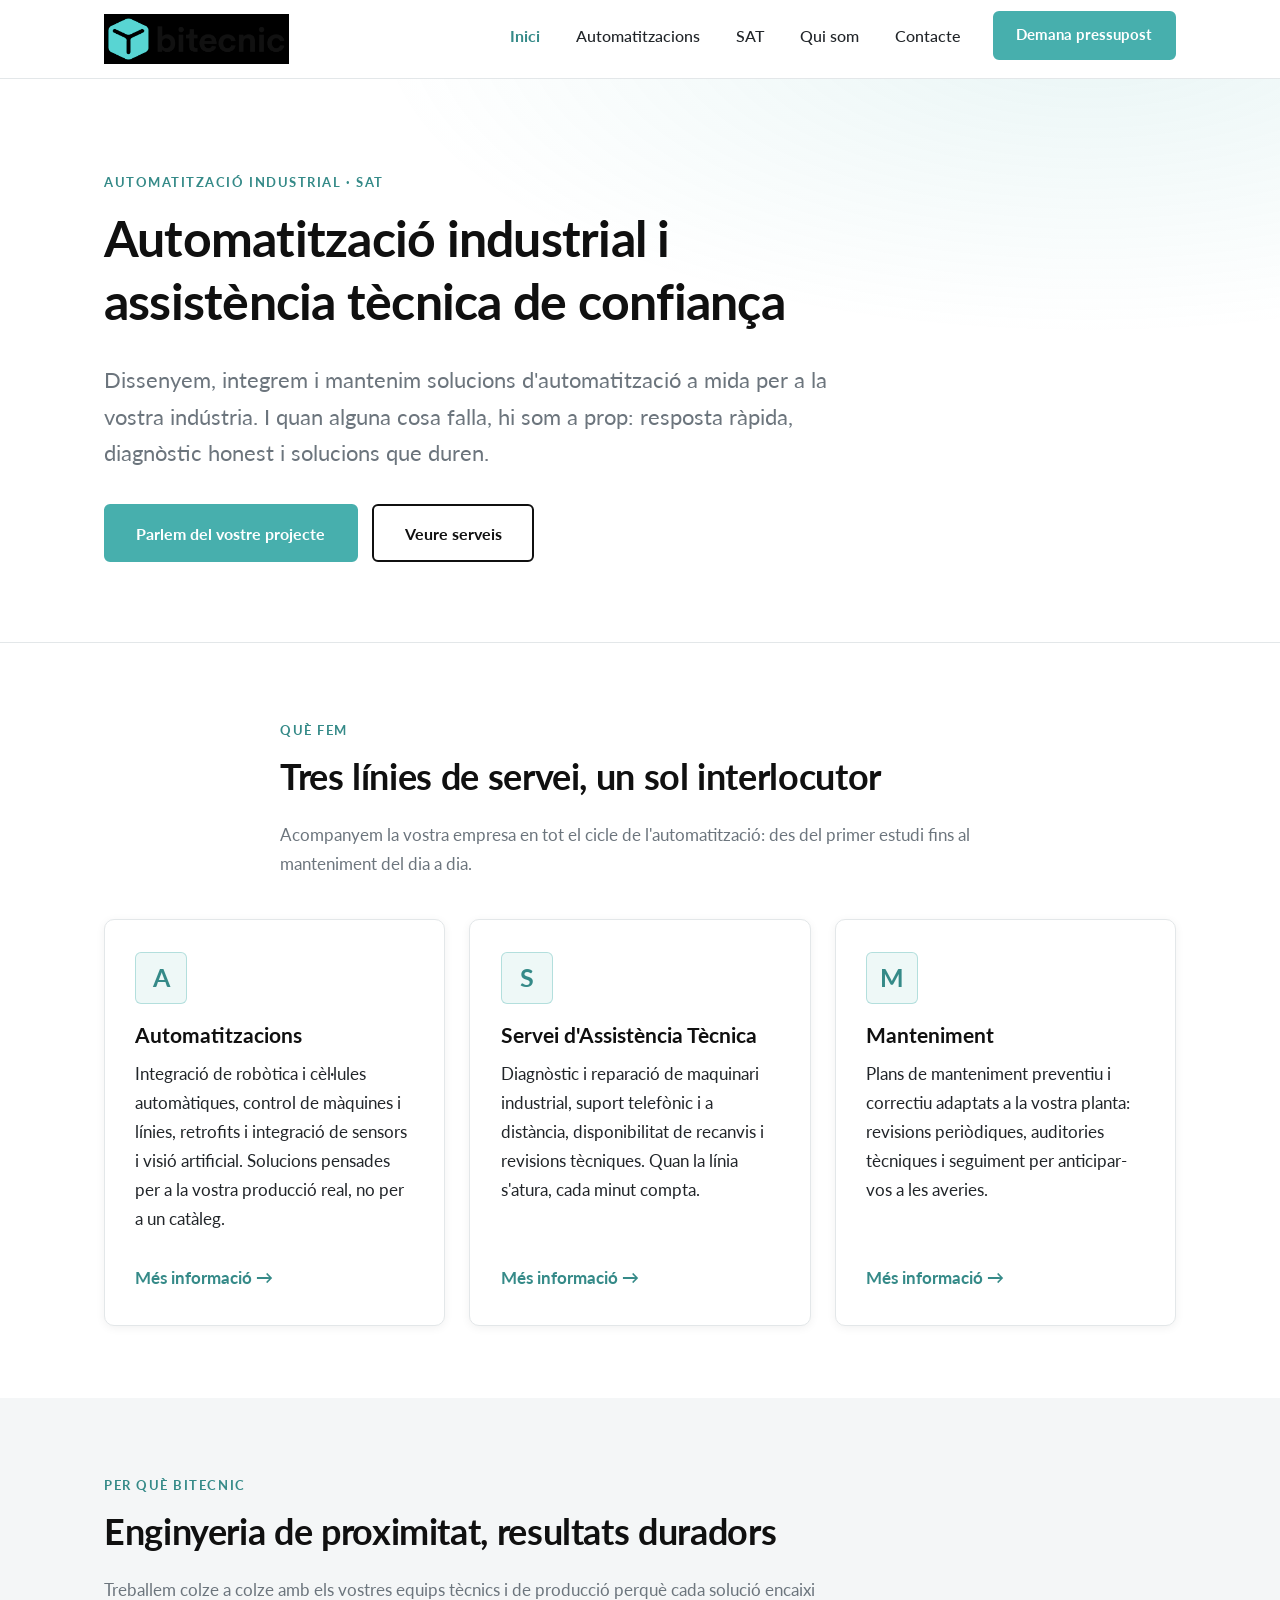
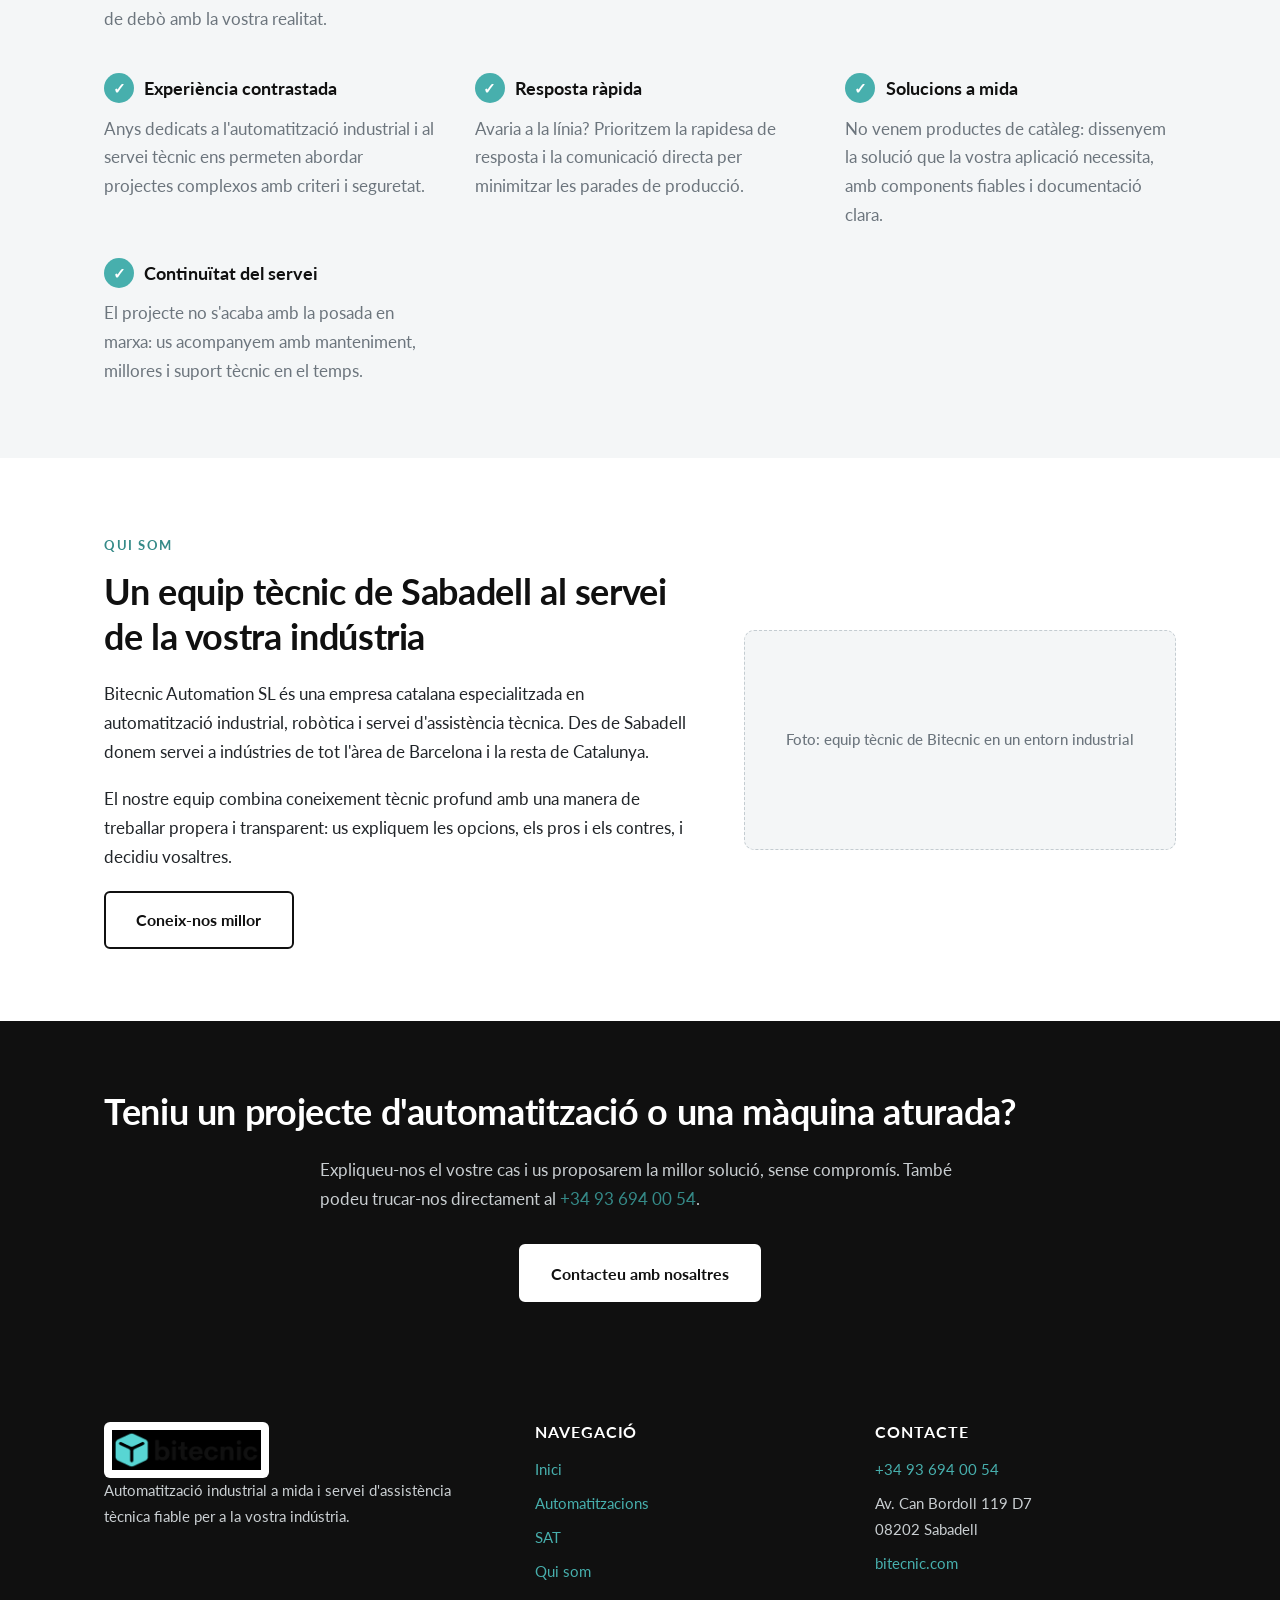
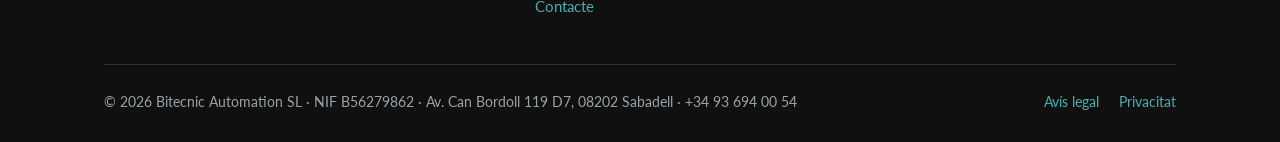
==== index.html @ f1d7048e "web corporativa Bitecnic: Automatitzacions i SAT (v1)" ====
<!DOCTYPE html>
<html lang="ca">
<head>
  <meta charset="utf-8">
  <meta name="viewport" content="width=device-width, initial-scale=1">
  <title>Bitecnic Automation SL — Automatització industrial i assistència tècnica</title>
  <meta name="description" content="Bitecnic Automation SL, empresa de Sabadell especialitzada en automatització industrial a mida i servei d'assistència tècnica (SAT) per a maquinari i línies de producció.">
  <link rel="icon" type="image/svg+xml" href="assets/logo.svg">
  <link rel="preconnect" href="https://fonts.googleapis.com">
  <link rel="preconnect" href="https://fonts.gstatic.com" crossorigin>
  <link href="https://fonts.googleapis.com/css2?family=Lato:wght@300;400;500;700&display=swap" rel="stylesheet">
  <link rel="stylesheet" href="styles.css">
</head>
<body>
  <a class="saltar" href="#contingut">Salta al contingut principal</a>

  <header class="capcalera">
    <div class="contenidor capcalera__interior">
      <a class="logo" href="index.html">
        <img src="assets/logo_web.png" alt="Bitecnic Automation SL — inici" width="1279" height="341">
      </a>
      <button class="nav__alternador" type="button" aria-expanded="false" aria-controls="menu-principal">
        <span></span><span></span><span></span>
        <span class="sr-only">Obre el menú de navegació</span>
      </button>
      <nav class="nav" id="menu-principal" aria-label="Menú principal">
        <ul class="nav__llista">
          <li><a class="nav__enllac" href="index.html" aria-current="page">Inici</a></li>
          <li><a class="nav__enllac" href="automatitzacions.html">Automatitzacions</a></li>
          <li><a class="nav__enllac" href="sat.html">SAT</a></li>
          <li><a class="nav__enllac" href="nosaltres.html">Qui som</a></li>
          <li><a class="nav__enllac" href="contacte.html">Contacte</a></li>
          <li><a class="boto nav__cta" href="contacte.html">Demana pressupost</a></li>
        </ul>
      </nav>
    </div>
  </header>

  <main id="contingut">
    <!-- Hero -->
    <section class="hero">
      <div class="contenidor">
        <div class="hero__contingut">
          <span class="etiqueta">Automatització industrial · SAT</span>
          <h1>Automatització industrial i assistència tècnica de confiança</h1>
          <p class="hero__subtitol">Dissenyem, integrem i mantenim solucions d'automatització a mida per a la vostra indústria. I quan alguna cosa falla, hi som a prop: resposta ràpida, diagnòstic honest i solucions que duren.</p>
          <div class="hero__accions">
            <a class="boto" href="contacte.html">Parlem del vostre projecte</a>
            <a class="boto boto--secundari" href="automatitzacions.html">Veure serveis</a>
          </div>
        </div>
      </div>
    </section>

    <!-- Serveis -->
    <section class="seccio" aria-labelledby="titol-serveis">
      <div class="contenidor">
        <div class="intro intro--centre text-centre">
          <span class="etiqueta">Què fem</span>
          <h2 id="titol-serveis">Tres línies de servei, un sol interlocutor</h2>
          <p>Acompanyem la vostra empresa en tot el cicle de l'automatització: des del primer estudi fins al manteniment del dia a dia.</p>
        </div>
        <div class="guarnicio">
          <article class="targeta">
            <div class="targeta__icona" aria-hidden="true">A</div>
            <h3>Automatitzacions</h3>
            <p>Integració de robòtica i cèl·lules automàtiques, control de màquines i línies, retrofits i integració de sensors i visió artificial. Solucions pensades per a la vostra producció real, no per a un catàleg.</p>
            <a class="targeta__enllac" href="automatitzacions.html">Més informació</a>
          </article>
          <article class="targeta">
            <div class="targeta__icona" aria-hidden="true">S</div>
            <h3>Servei d'Assistència Tècnica</h3>
            <p>Diagnòstic i reparació de maquinari industrial, suport telefònic i a distància, disponibilitat de recanvis i revisions tècniques. Quan la línia s'atura, cada minut compta.</p>
            <a class="targeta__enllac" href="sat.html">Més informació</a>
          </article>
          <article class="targeta">
            <div class="targeta__icona" aria-hidden="true">M</div>
            <h3>Manteniment</h3>
            <p>Plans de manteniment preventiu i correctiu adaptats a la vostra planta: revisions periòdiques, auditories tècniques i seguiment per anticipar-vos a les averies.</p>
            <a class="targeta__enllac" href="sat.html#manteniment">Més informació</a>
          </article>
        </div>
      </div>
    </section>

    <!-- Avantatges -->
    <section class="seccio seccio--gris" aria-labelledby="titol-avantatges">
      <div class="contenidor">
        <div class="intro">
          <span class="etiqueta">Per què Bitecnic</span>
          <h2 id="titol-avantatges">Enginyeria de proximitat, resultats duradors</h2>
          <p>Treballem colze a colze amb els vostres equips tècnics i de producció perquè cada solució encaixi de debò amb la vostra realitat.</p>
        </div>
        <div class="llista-avantatges">
          <div class="avantatge">
            <h3><span class="avantatge__marca" aria-hidden="true">✓</span>Experiència contrastada</h3>
            <p>Anys dedicats a l'automatització industrial i al servei tècnic ens permeten abordar projectes complexos amb criteri i seguretat.</p>
          </div>
          <div class="avantatge">
            <h3><span class="avantatge__marca" aria-hidden="true">✓</span>Resposta ràpida</h3>
            <p>Avaria a la línia? Prioritzem la rapidesa de resposta i la comunicació directa per minimitzar les parades de producció.</p>
          </div>
          <div class="avantatge">
            <h3><span class="avantatge__marca" aria-hidden="true">✓</span>Solucions a mida</h3>
            <p>No venem productes de catàleg: dissenyem la solució que la vostra aplicació necessita, amb components fiables i documentació clara.</p>
          </div>
          <div class="avantatge">
            <h3><span class="avantatge__marca" aria-hidden="true">✓</span>Continuïtat del servei</h3>
            <p>El projecte no s'acaba amb la posada en marxa: us acompanyem amb manteniment, millores i suport tècnic en el temps.</p>
          </div>
        </div>
      </div>
    </section>

    <!-- Qui som (resum) -->
    <section class="seccio" aria-labelledby="titol-qui-som">
      <div class="contenidor">
        <div class="dues-columnes">
          <div>
            <span class="etiqueta">Qui som</span>
            <h2 id="titol-qui-som">Un equip tècnic de Sabadell al servei de la vostra indústria</h2>
            <p>Bitecnic Automation SL és una empresa catalana especialitzada en automatització industrial, robòtica i servei d'assistència tècnica. Des de Sabadell donem servei a indústries de tot l'àrea de Barcelona i la resta de Catalunya.</p>
            <p>El nostre equip combina coneixement tècnic profund amb una manera de treballar propera i transparent: us expliquem les opcions, els pros i els contres, i decidiu vosaltres.</p>
            <a class="boto boto--secundari" href="nosaltres.html">Coneix-nos millor</a>
          </div>
          <!-- TODO foto -->
          <div class="foto-placeholder foto-placeholder--petit">
            Foto: equip tècnic de Bitecnic en un entorn industrial
          </div>
        </div>
      </div>
    </section>

    <!-- CTA final -->
    <section class="cta-final text-centre" aria-labelledby="titol-cta">
      <div class="contenidor">
        <h2 id="titol-cta">Teniu un projecte d'automatització o una màquina aturada?</h2>
        <p>Expliqueu-nos el vostre cas i us proposarem la millor solució, sense compromís. També podeu trucar-nos directament al <a href="tel:+34936940054">+34 93 694 00 54</a>.</p>
        <div class="hero__accions">
          <a class="boto boto--clar" href="contacte.html">Contacteu amb nosaltres</a>
        </div>
      </div>
    </section>
  </main>

  <footer class="peu">
    <div class="contenidor">
      <div class="peu__graella">
        <div class="peu__logo">
          <img src="assets/logo_web.png" alt="Bitecnic Automation SL" width="1279" height="341">
          <p>Automatització industrial a mida i servei d'assistència tècnica fiable per a la vostra indústria.</p>
        </div>
        <div>
          <h3>Navegació</h3>
          <ul>
            <li><a href="index.html">Inici</a></li>
            <li><a href="automatitzacions.html">Automatitzacions</a></li>
            <li><a href="sat.html">SAT</a></li>
            <li><a href="nosaltres.html">Qui som</a></li>
            <li><a href="contacte.html">Contacte</a></li>
          </ul>
        </div>
        <div>
          <h3>Contacte</h3>
          <ul>
            <li><a href="tel:+34936940054">+34 93 694 00 54</a></li>
            <li>Av. Can Bordoll 119 D7<br>08202 Sabadell</li>
            <li><a href="https://bitecnic.com" rel="noopener">bitecnic.com</a></li>
          </ul>
        </div>
      </div>
      <div class="peu__legal">
        <p>© 2026 Bitecnic Automation SL · NIF B56279862 · Av. Can Bordoll 119 D7, 08202 Sabadell · +34 93 694 00 54</p>
        <div class="peu__legal-links">
          <a href="avis-legal.html">Avís legal</a>
          <a href="privacitat.html">Privacitat</a>
        </div>
      </div>
    </div>
  </footer>

  <script src="main.js"></script>
</body>
</html>
---- styles.css ----
/* ==========================================================================
   Bitecnic Automation SL — full d'estil principal
   Tipografia: Lato · Primari: #47afad · Secundari: #101010
   ========================================================================== */

:root {
  --turquesa: #47afad;
  --turquesa-fosc: #358a88;
  --turquesa-suau: #eef8f7;
  --negre: #101010;
  --text: #212529;
  --gris: #6c757d;
  --gris-clar: #f4f6f7;
  --vora: #e3e7e9;
  --blanc: #ffffff;
  --radi: 10px;
  --radi-petit: 6px;
  --ample: 1120px;
  --ombra: 0 2px 10px rgba(16, 16, 16, 0.06);
  --transicio: 0.25s ease;
}

/* --- Reinici bàsic ------------------------------------------------------- */
*,
*::before,
*::after {
  box-sizing: border-box;
}

html {
  scroll-behavior: smooth;
}

body {
  margin: 0;
  font-family: "Lato", -apple-system, "Segoe UI", Roboto, Arial, sans-serif;
  font-size: 1.0625rem;
  font-weight: 400;
  line-height: 1.7;
  color: var(--text);
  background: var(--blanc);
  -webkit-font-smoothing: antialiased;
}

img {
  max-width: 100%;
  height: auto;
  display: block;
}

a {
  color: var(--turquesa-fosc);
  text-decoration: none;
  transition: color var(--transicio);
}

a:hover,
a:focus-visible {
  color: var(--turquesa);
}

:focus-visible {
  outline: 3px solid var(--turquesa);
  outline-offset: 2px;
}

h1, h2, h3, h4 {
  margin: 0 0 0.6em;
  font-weight: 700;
  line-height: 1.25;
  color: var(--negre);
}

h1 {
  font-size: clamp(2rem, 4.5vw, 3.15rem);
  letter-spacing: -0.015em;
}

h2 {
  font-size: clamp(1.6rem, 3vw, 2.25rem);
  letter-spacing: -0.01em;
}

h3 {
  font-size: 1.3rem;
  font-weight: 700;
}

p {
  margin: 0 0 1.1em;
}

ul {
  margin: 0 0 1.1em;
  padding-left: 1.2em;
}

li {
  margin-bottom: 0.45em;
}

strong {
  font-weight: 700;
}

/* --- Utilitats ----------------------------------------------------------- */
.contenidor {
  width: 100%;
  max-width: var(--ample);
  margin: 0 auto;
  padding: 0 1.5rem;
}

.seccio {
  padding: 4.5rem 0;
}

.seccio--gris {
  background: var(--gris-clar);
}

.seccio--turquesa {
  background: var(--turquesa-suau);
}

.etiqueta {
  display: inline-block;
  margin-bottom: 0.75rem;
  font-size: 0.8rem;
  font-weight: 700;
  letter-spacing: 0.12em;
  text-transform: uppercase;
  color: var(--turquesa-fosc);
}

.intro {
  max-width: 720px;
  color: var(--gris);
}

.intro--centre {
  margin-inline: auto;
  text-align: centre;
}

.text-centre {
  text-align: centre;
}

/* --- Botons -------------------------------------------------------------- */
.boto {
  display: inline-block;
  padding: 0.85rem 1.9rem;
  font-family: inherit;
  font-size: 1rem;
  font-weight: 700;
  border: 2px solid var(--turquesa);
  border-radius: var(--radi-petit);
  background: var(--turquesa);
  color: var(--blanc);
  cursor: pointer;
  transition: background var(--transicio), border-color var(--transicio), color var(--transicio);
}

.boto:hover,
.boto:focus-visible {
  background: var(--turquesa-fosc);
  border-color: var(--turquesa-fosc);
  color: var(--blanc);
}

.boto--secundari {
  background: transparent;
  border-color: var(--negre);
  color: var(--negre);
}

.boto--secundari:hover,
.boto--secundari:focus-visible {
  background: var(--negre);
  border-color: var(--negre);
  color: var(--blanc);
}

.boto--clar {
  background: var(--blanc);
  border-color: var(--blanc);
  color: var(--negre);
}

.boto--clar:hover,
.boto--clar:focus-visible {
  background: var(--turquesa);
  border-color: var(--turquesa);
  color: var(--blanc);
}

/* --- Capçalera ----------------------------------------------------------- */
.capcalera {
  position: sticky;
  top: 0;
  z-index: 100;
  background: var(--blanc);
  border-bottom: 1px solid var(--vora);
}

.capcalera__interior {
  display: flex;
  align-items: center;
  justify-content: space-between;
  gap: 1.5rem;
  min-height: 78px;
}

.logo img {
  width: 185px;
  height: auto;
}

.nav {
  display: flex;
  align-items: center;
}

.nav__llista {
  display: flex;
  align-items: center;
  gap: 0.35rem;
  margin: 0;
  padding: 0;
  list-style: none;
}

.nav__enllac {
  display: block;
  padding: 0.55rem 0.95rem;
  font-size: 1rem;
  font-weight: 500;
  color: var(--text);
  border-radius: var(--radi-petit);
  transition: color var(--transicio), background var(--transicio);
}

.nav__enllac:hover,
.nav__enllac:focus-visible {
  color: var(--turquesa-fosc);
  background: var(--turquesa-suau);
}

.nav__enllac[aria-current="page"] {
  color: var(--turquesa-fosc);
  font-weight: 700;
}

.nav__cta {
  margin-left: 0.75rem;
  padding: 0.6rem 1.35rem;
  font-size: 0.95rem;
}

.nav__alternador {
  display: none;
  flex-direction: column;
  justify-content: center;
  gap: 5px;
  width: 44px;
  height: 44px;
  padding: 9px;
  border: 1px solid var(--vora);
  border-radius: var(--radi-petit);
  background: var(--blanc);
  cursor: pointer;
}

.nav__alternador span {
  display: block;
  height: 2.5px;
  width: 100%;
  background: var(--negre);
  border-radius: 2px;
  transition: transform var(--transicio), opacity var(--transicio);
}

.nav__alternador[aria-expanded="true"] span:nth-child(1) {
  transform: translateY(7.5px) rotate(45deg);
}

.nav__alternador[aria-expanded="true"] span:nth-child(2) {
  opacity: 0;
}

.nav__alternador[aria-expanded="true"] span:nth-child(3) {
  transform: translateY(-7.5px) rotate(-45deg);
}

/* --- Hero ---------------------------------------------------------------- */
.hero {
  padding: 5.5rem 0 5rem;
  background:
    radial-gradient(1100px 480px at 85% -10%, rgba(71, 175, 173, 0.12), transparent 65%),
    var(--blanc);
  border-bottom: 1px solid var(--vora);
}

.hero__contingut {
  max-width: 760px;
}

.hero__subtitol {
  margin-bottom: 2rem;
  font-size: clamp(1.12rem, 2vw, 1.35rem);
  color: var(--gris);
}

.hero__accions {
  display: flex;
  flex-wrap: wrap;
  gap: 0.9rem;
}

.hero--intern {
  padding: 3.75rem 0 3.25rem;
  background:
    radial-gradient(900px 380px at 90% -20%, rgba(71, 175, 173, 0.14), transparent 65%),
    var(--gris-clar);
  border-bottom: 1px solid var(--vora);
}

.hero--intern h1 {
  font-size: clamp(1.9rem, 4vw, 2.75rem);
}

/* --- Targetes ------------------------------------------------------------ */
.guarnicio {
  display: grid;
  grid-template-columns: repeat(auto-fit, minmax(280px, 1fr));
  gap: 1.5rem;
  margin-top: 2.5rem;
}

.targeta {
  display: flex;
  flex-direction: column;
  padding: 2rem 1.9rem;
  background: var(--blanc);
  border: 1px solid var(--vora);
  border-radius: var(--radi);
  box-shadow: var(--ombra);
  transition: transform var(--transicio), box-shadow var(--transicio), border-color var(--transicio);
}

.targeta:hover {
  transform: translateY(-3px);
  border-color: var(--turquesa);
  box-shadow: 0 8px 22px rgba(16, 16, 16, 0.09);
}

.targeta__icona {
  display: inline-flex;
  align-items: center;
  justify-content: center;
  width: 52px;
  height: 52px;
  margin-bottom: 1.15rem;
  font-size: 1.55rem;
  font-weight: 700;
  color: var(--turquesa-fosc);
  background: var(--turquesa-suau);
  border: 1px solid rgba(71, 175, 173, 0.35);
  border-radius: var(--radi-petit);
}

.targeta__enllac {
  margin-top: auto;
  padding-top: 0.75rem;
  font-weight: 700;
}

.targeta__enllac::after {
  content: " →";
}

/* --- Llista de característiques / avantatges ----------------------------- */
.llista-avantatges {
  display: grid;
  grid-template-columns: repeat(auto-fit, minmax(300px, 1fr));
  gap: 1.75rem 2.5rem;
  margin-top: 2.5rem;
}

.avantatge h3 {
  display: flex;
  align-items: center;
  gap: 0.65rem;
  font-size: 1.15rem;
}

.avantatge__marca {
  flex: none;
  display: inline-flex;
  align-items: center;
  justify-content: center;
  width: 30px;
  height: 30px;
  font-size: 0.95rem;
  color: var(--blanc);
  background: var(--turquesa);
  border-radius: 50%;
}

.avantatge p {
  margin: 0;
  color: var(--gris);
}

/* --- Llistes de serveis (pàgines de servei) ------------------------------ */
.serveis-detall {
  display: grid;
  grid-template-columns: repeat(auto-fit, minmax(320px, 1fr));
  gap: 1.5rem;
  margin-top: 2.5rem;
}

.servei-detall {
  padding: 1.9rem;
  background: var(--blanc);
  border: 1px solid var(--vora);
  border-left: 4px solid var(--turquesa);
  border-radius: var(--radi);
}

.servei-detall h3 {
  font-size: 1.2rem;
}

.servei-detall p {
  margin: 0;
  color: var(--gris);
}

.servei-detall ul {
  margin: 0.75rem 0 0;
  color: var(--gris);
}

/* --- Procés (passos) ----------------------------------------------------- */
.pasos {
  display: grid;
  grid-template-columns: repeat(auto-fit, minmax(190px, 1fr));
  gap: 1.5rem;
  margin-top: 2.75rem;
  counter-reset: pas;
}

.pas {
  position: relative;
  padding: 2.25rem 1.5rem 1.75rem;
  background: var(--blanc);
  border: 1px solid var(--vora);
  border-radius: var(--radi);
  counter-increment: pas;
}

.pas::before {
  content: counter(pas);
  position: absolute;
  top: -18px;
  left: 1.5rem;
  display: flex;
  align-items: center;
  justify-content: center;
  width: 38px;
  height: 38px;
  font-size: 1.05rem;
  font-weight: 700;
  color: var(--blanc);
  background: var(--turquesa);
  border-radius: 50%;
}

.pas h3 {
  font-size: 1.1rem;
}

.pas p {
  margin: 0;
  font-size: 0.975rem;
  color: var(--gris);
}

/* --- Dues columnes (text + foto) ---------------------------------------- */
.dues-columnes {
  display: grid;
  grid-template-columns: 1.15fr 0.85fr;
  align-items: center;
  gap: 3.5rem;
}

/* --- Bloc de foto pendent ------------------------------------------------ */
.foto-placeholder {
  display: flex;
  align-items: center;
  justify-content: center;
  min-height: 320px;
  padding: 1.5rem;
  text-align: center;
  font-size: 0.95rem;
  font-weight: 500;
  color: var(--gris);
  background: var(--gris-clar);
  border: 1px dashed #c4ccd1;
  border-radius: var(--radi);
}

.foto-placeholder--petit {
  min-height: 220px;
}

/* --- Xifres / valors destacats ------------------------------------------ */
.xifres {
  display: grid;
  grid-template-columns: repeat(auto-fit, minmax(210px, 1fr));
  gap: 1.5rem;
  margin-top: 2.5rem;
}

.xifra {
  padding: 1.75rem 1.5rem;
  text-align: center;
  background: var(--blanc);
  border: 1px solid var(--vora);
  border-radius: var(--radi);
}

.xifra__valor {
  display: block;
  margin-bottom: 0.3rem;
  font-size: 1.65rem;
  font-weight: 700;
  color: var(--turquesa-fosc);
}

.xifra__criteri {
  font-size: 0.95rem;
  color: var(--gris);
}

/* --- CTA final ----------------------------------------------------------- */
.cta-final {
  padding: 4.25rem 0;
  background: var(--negre);
  color: var(--blanc);
}

.cta-final h2 {
  color: var(--blanc);
}

.cta-final p {
  max-width: 640px;
  margin-inline: auto;
  color: #c9ced1;
}

.cta-final .hero__accios,
.cta-final .hero__accions {
  justify-content: center;
  margin-top: 1.9rem;
}

/* --- Formulari ----------------------------------------------------------- */
.formulari {
  padding: 2.25rem;
  background: var(--blanc);
  border: 1px solid var(--vora);
  border-radius: var(--radi);
  box-shadow: var(--ombra);
}

.camp {
  margin-bottom: 1.3rem;
}

.camp label {
  display: block;
  margin-bottom: 0.4rem;
  font-size: 0.95rem;
  font-weight: 700;
  color: var(--negre);
}

.camp .obligatori {
  color: var(--turquesa-fosc);
}

.camp input,
.camp textarea {
  width: 100%;
  padding: 0.75rem 0.95rem;
  font-family: inherit;
  font-size: 1rem;
  color: var(--text);
  background: var(--blanc);
  border: 1px solid #c4ccd1;
  border-radius: var(--radi-petit);
  transition: border-color var(--transicio), box-shadow var(--transicio);
}

.camp input:focus,
.camp textarea:focus {
  outline: none;
  border-color: var(--turquesa);
  box-shadow: 0 0 0 3px rgba(71, 175, 173, 0.22);
}

.camp textarea {
  min-height: 150px;
  resize: vertical;
}

.formulari__nota {
  margin: 1rem 0 0;
  font-size: 0.9rem;
  color: var(--gris);
}

/* --- Dades de contacte --------------------------------------------------- */
.dades-contacte {
  display: grid;
  gap: 1.5rem;
}

.dada {
  padding: 1.6rem 1.75rem;
  background: var(--blanc);
  border: 1px solid var(--vora);
  border-radius: var(--radi);
}

.dada h3 {
  margin-bottom: 0.35rem;
  font-size: 1.1rem;
}

.dada p {
  margin: 0;
  color: var(--gris);
}

.dada a {
  font-weight: 700;
}

/* --- Peu de pàgina ------------------------------------------------------- */
.peu {
  padding: 3.25rem 0 1.75rem;
  background: var(--negre);
  color: #c9ced1;
  font-size: 0.95rem;
}

.peu a {
  color: var(--turquesa);
}

.peu a:hover,
.peu a:focus-visible {
  color: var(--blanc);
}

.peu__graella {
  display: grid;
  grid-template-columns: 1.3fr 1fr 1fr;
  gap: 2.5rem;
  padding-bottom: 2.25rem;
  border-bottom: 1px solid rgba(255, 255, 255, 0.14);
}

.peu__logo img {
  width: 165px;
  height: auto;
  padding: 8px;
  background: var(--blanc);
  border-radius: var(--radi-petit);
}

.peu h3 {
  margin-bottom: 0.9rem;
  font-size: 1rem;
  font-weight: 700;
  letter-spacing: 0.06em;
  text-transform: uppercase;
  color: var(--blanc);
}

.peu ul {
  margin: 0;
  padding: 0;
  list-style: none;
}

.peu li {
  margin-bottom: 0.55em;
}

.peu__legal {
  display: flex;
  flex-wrap: wrap;
  align-items: center;
  justify-content: space-between;
  gap: 1rem;
  padding-top: 1.6rem;
  font-size: 0.88rem;
  color: #9aa2a7;
}

.peu__legal p {
  margin: 0;
}

.peu__legal-links {
  display: flex;
  gap: 1.25rem;
}

/* --- Pàgines legals (placeholder) --------------------------------------- */
.legal-contingut h2 {
  margin-top: 2.25rem;
  font-size: 1.35rem;
}

.avís-destacat {
  padding: 1.25rem 1.5rem;
  background: var(--turquesa-suau);
  border-left: 4px solid var(--turquesa);
  border-radius: var(--radi-petit);
}

/* --- Accessibilitat: salta al contingut --------------------------------- */
.saltar {
  position: absolute;
  left: -9999px;
  top: 0;
  z-index: 200;
  padding: 0.75rem 1.25rem;
  background: var(--negre);
  color: var(--blanc);
}

.saltar:focus {
  left: 0;
}

.sr-only {
  position: absolute;
  width: 1px;
  height: 1px;
  padding: 0;
  margin: -1px;
  overflow: hidden;
  clip: rect(0, 0, 0, 0);
  white-space: nowrap;
  border: 0;
}

/* --- Responsiu ----------------------------------------------------------- */
@media (max-width: 900px) {
  .dues-columnes {
    grid-template-columns: 1fr;
    gap: 2.25rem;
  }

  .peu__graella {
    grid-template-columns: 1fr 1fr;
  }
}

@media (max-width: 820px) {
  .nav__alternador {
    display: flex;
  }

  .nav {
    position: absolute;
    top: 100%;
    left: 0;
    right: 0;
    display: none;
    background: var(--blanc);
    border-bottom: 1px solid var(--vora);
    box-shadow: 0 12px 20px rgba(16, 16, 16, 0.08);
  }

  .nav.obert {
    display: block;
  }

  .nav__llista {
    flex-direction: column;
    align-items: stretch;
    gap: 0;
    padding: 0.5rem 1.5rem 1.25rem;
  }

  .nav__enllac {
    padding: 0.85rem 0.5rem;
    border-bottom: 1px solid var(--vora);
    border-radius: 0;
  }

  .nav__cta {
    margin: 1rem 0 0;
    text-align: center;
  }

  .capcalera {
    position: sticky;
  }

  .capcalera__interior {
    position: relative;
  }
}

@media (max-width: 620px) {
  body {
    font-size: 1rem;
  }

  .seccio {
    padding: 3.25rem 0;
  }

  .hero {
    padding: 3.75rem 0 3.25rem;
  }

  .logo img {
    width: 155px;
  }

  .peu__graella {
    grid-template-columns: 1fr;
    gap: 2rem;
  }

  .formulari {
    padding: 1.5rem;
  }
}

/* --- Preferència de moviment reduït ------------------------------------- */
@media (prefers-reduced-motion: reduce) {
  html {
    scroll-behavior: auto;
  }

  * {
    transition: none !important;
    animation: none !important;
  }
}

/* --- ajustos revisió visual --- */
.nav-links a[aria-current="page"] {
  color: var(--primari, #47afad);
  font-weight: 700;
  box-shadow: inset 0 -2px 0 0 var(--primari, #47afad);
}
.nav-links {
  gap: 2rem;
}
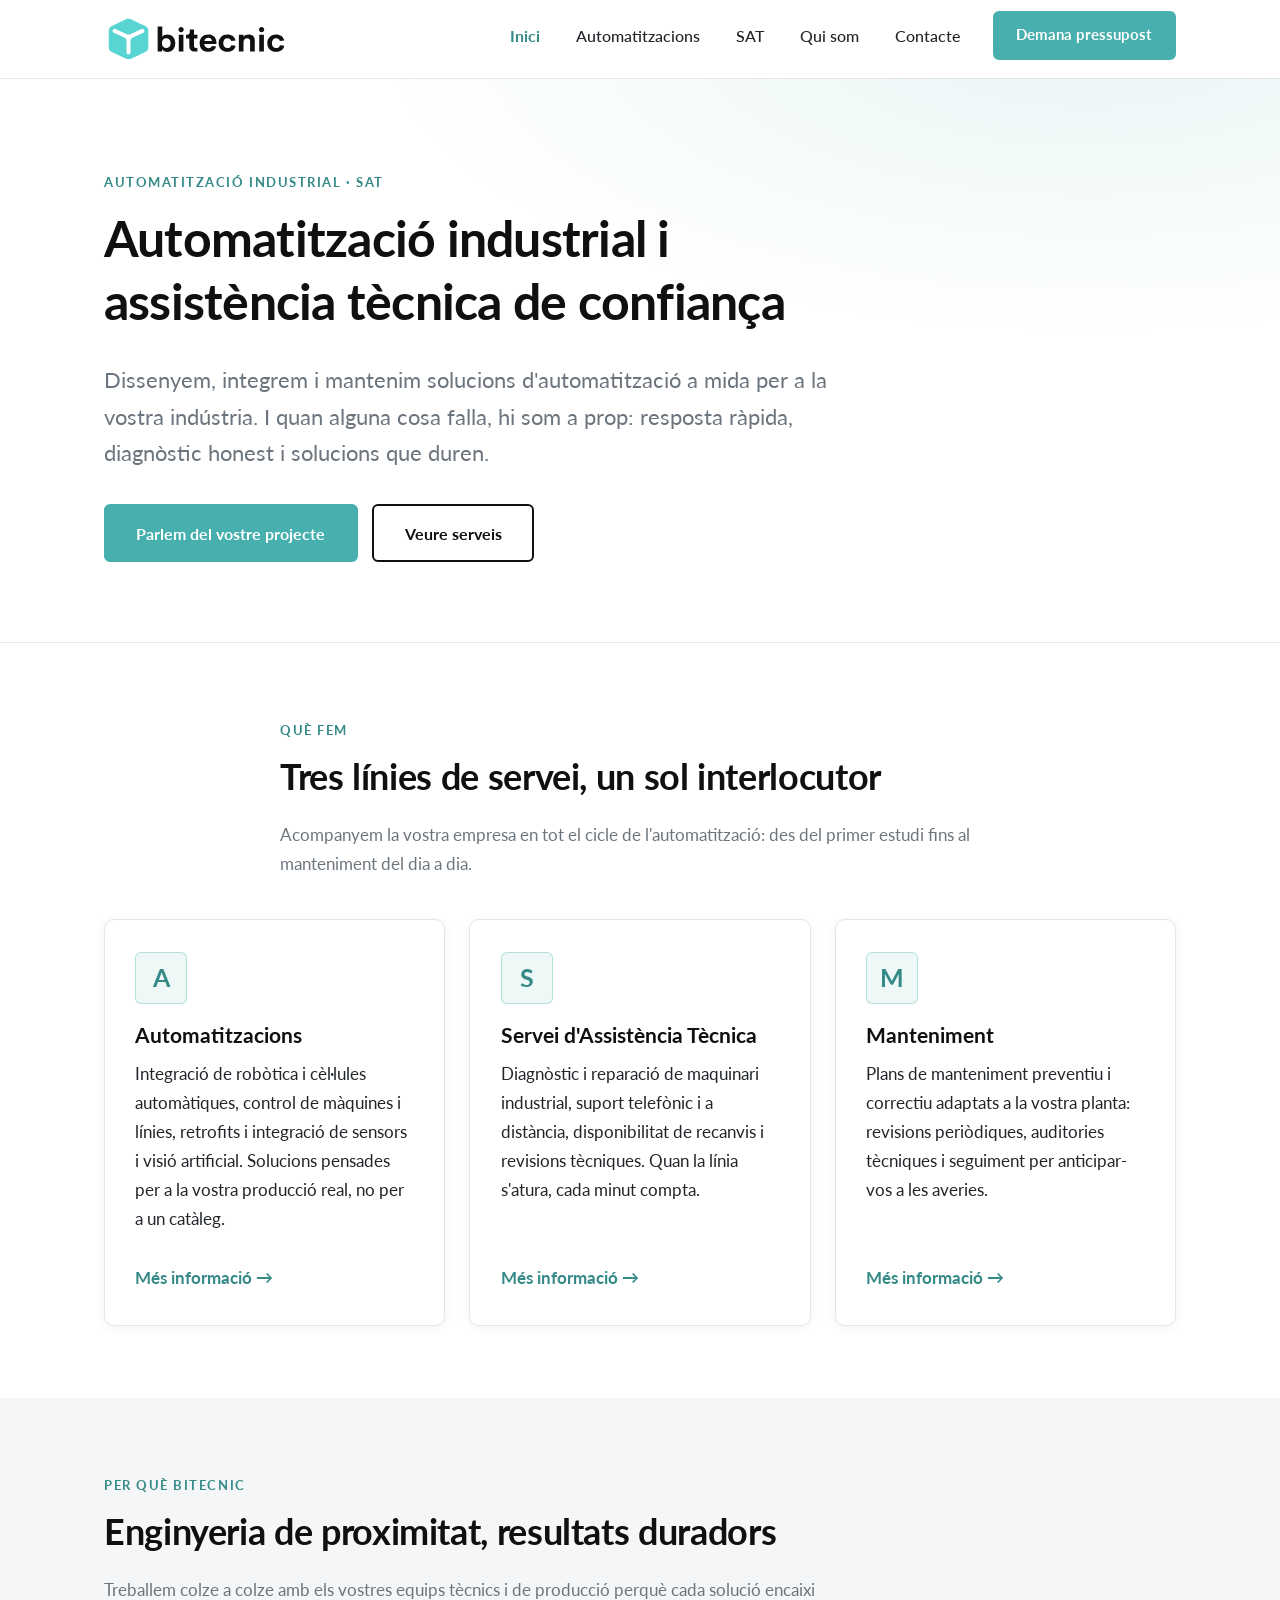
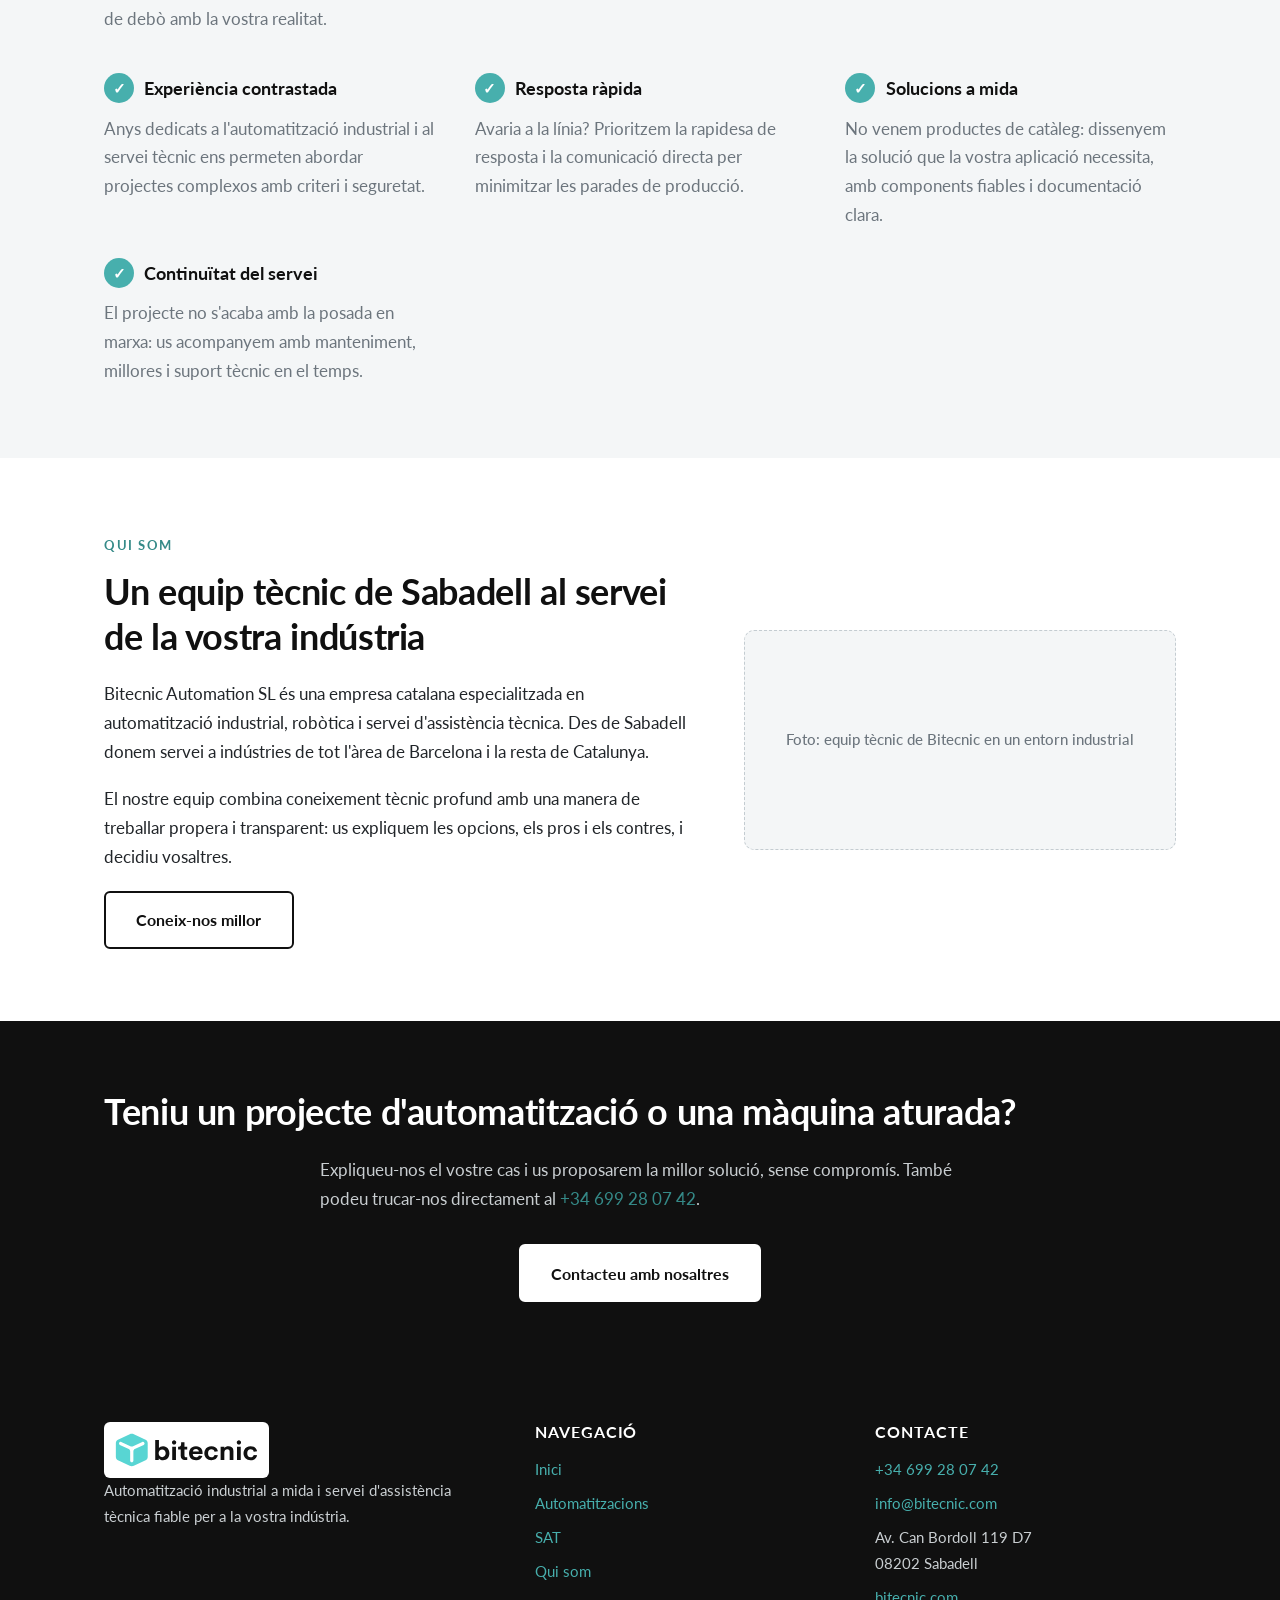
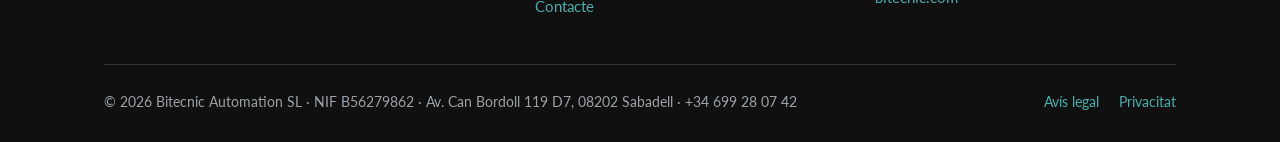
==== commit ac311e33: "logos del Drive (color transparent), mobil Joan, info@bitecnic.com" ====
--- a/index.html
+++ b/index.html
@@ -5,7 +5,7 @@
   <meta name="viewport" content="width=device-width, initial-scale=1">
   <title>Bitecnic Automation SL — Automatització industrial i assistència tècnica</title>
   <meta name="description" content="Bitecnic Automation SL, empresa de Sabadell especialitzada en automatització industrial a mida i servei d'assistència tècnica (SAT) per a maquinari i línies de producció.">
-  <link rel="icon" type="image/svg+xml" href="assets/logo.svg">
+  <link rel="icon" type="image/svg+xml" href="assets/logos_drive/color_no_bg.svg">
   <link rel="preconnect" href="https://fonts.googleapis.com">
   <link rel="preconnect" href="https://fonts.gstatic.com" crossorigin>
   <link href="https://fonts.googleapis.com/css2?family=Lato:wght@300;400;500;700&display=swap" rel="stylesheet">
@@ -17,7 +17,7 @@
   <header class="capcalera">
     <div class="contenidor capcalera__interior">
       <a class="logo" href="index.html">
-        <img src="assets/logo_web.png" alt="Bitecnic Automation SL — inici" width="1279" height="341">
+        <img src="assets/logos_drive/color_no_bg.svg" alt="Bitecnic Automation SL — inici">
       </a>
       <button class="nav__alternador" type="button" aria-expanded="false" aria-controls="menu-principal">
         <span></span><span></span><span></span>
@@ -135,7 +135,7 @@
     <section class="cta-final text-centre" aria-labelledby="titol-cta">
       <div class="contenidor">
         <h2 id="titol-cta">Teniu un projecte d'automatització o una màquina aturada?</h2>
-        <p>Expliqueu-nos el vostre cas i us proposarem la millor solució, sense compromís. També podeu trucar-nos directament al <a href="tel:+34936940054">+34 93 694 00 54</a>.</p>
+        <p>Expliqueu-nos el vostre cas i us proposarem la millor solució, sense compromís. També podeu trucar-nos directament al <a href="tel:+34699280742">+34 699 28 07 42</a>.</p>
         <div class="hero__accions">
           <a class="boto boto--clar" href="contacte.html">Contacteu amb nosaltres</a>
         </div>
@@ -147,7 +147,7 @@
     <div class="contenidor">
       <div class="peu__graella">
         <div class="peu__logo">
-          <img src="assets/logo_web.png" alt="Bitecnic Automation SL" width="1279" height="341">
+          <img src="assets/logos_drive/color_no_bg.svg" alt="Bitecnic Automation SL">
           <p>Automatització industrial a mida i servei d'assistència tècnica fiable per a la vostra indústria.</p>
         </div>
         <div>
@@ -163,14 +163,15 @@
         <div>
           <h3>Contacte</h3>
           <ul>
-            <li><a href="tel:+34936940054">+34 93 694 00 54</a></li>
+            <li><a href="tel:+34699280742">+34 699 28 07 42</a></li>
+            <li><a href="mailto:info@bitecnic.com">info@bitecnic.com</a></li>
             <li>Av. Can Bordoll 119 D7<br>08202 Sabadell</li>
             <li><a href="https://bitecnic.com" rel="noopener">bitecnic.com</a></li>
           </ul>
         </div>
       </div>
       <div class="peu__legal">
-        <p>© 2026 Bitecnic Automation SL · NIF B56279862 · Av. Can Bordoll 119 D7, 08202 Sabadell · +34 93 694 00 54</p>
+        <p>© 2026 Bitecnic Automation SL · NIF B56279862 · Av. Can Bordoll 119 D7, 08202 Sabadell · +34 699 28 07 42</p>
         <div class="peu__legal-links">
           <a href="avis-legal.html">Avís legal</a>
           <a href="privacitat.html">Privacitat</a>
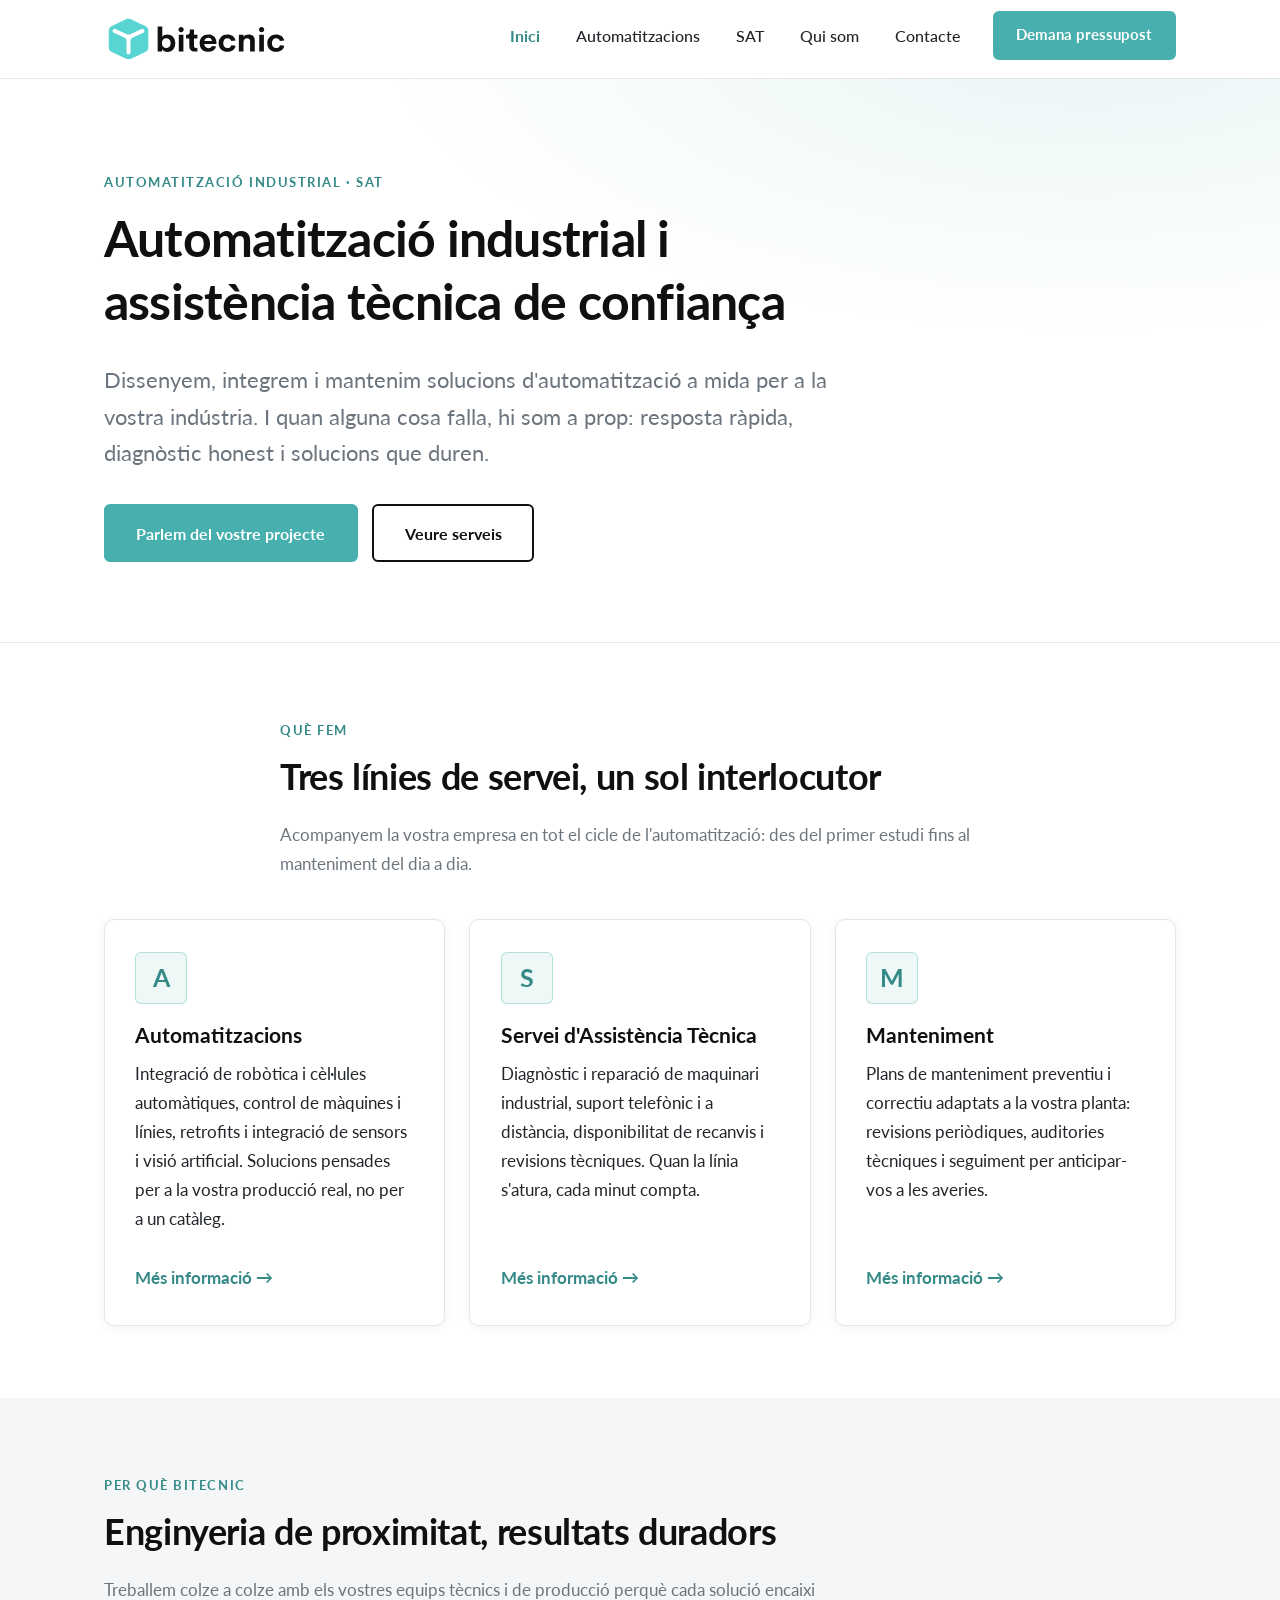
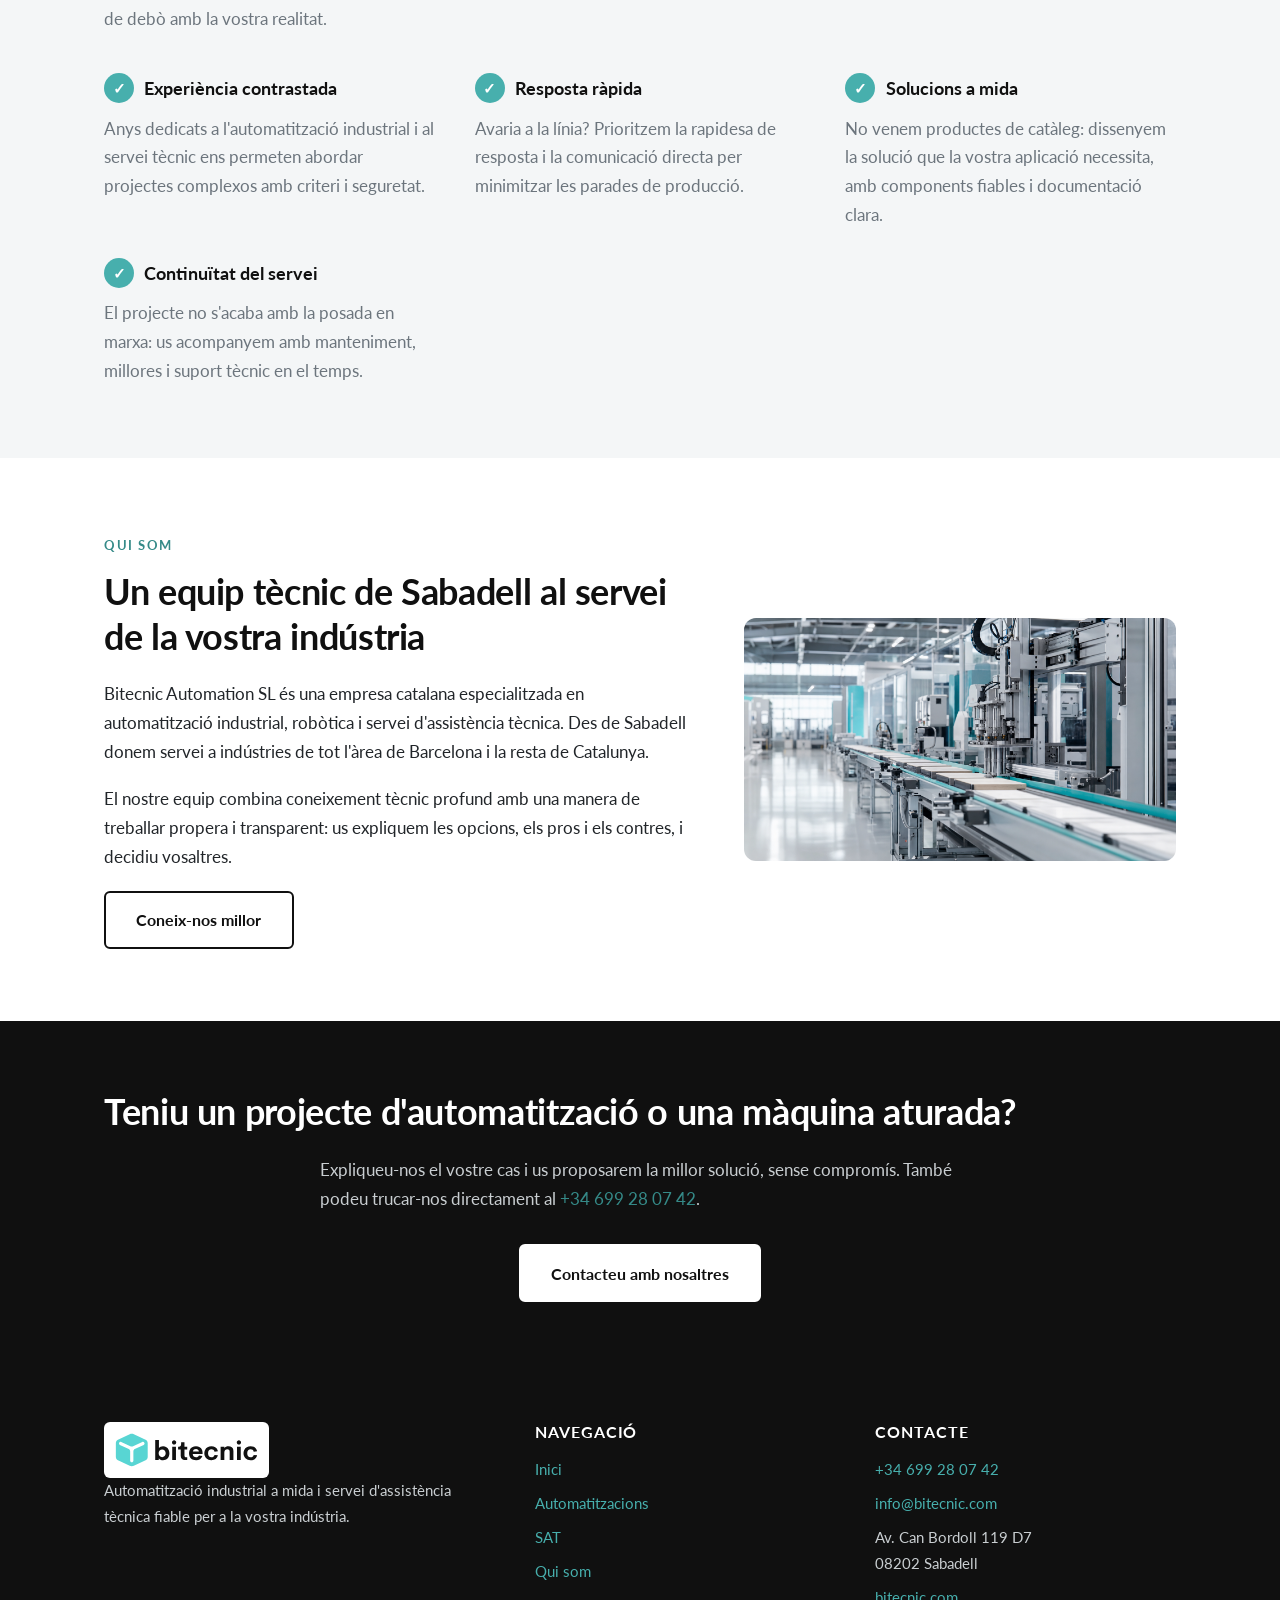
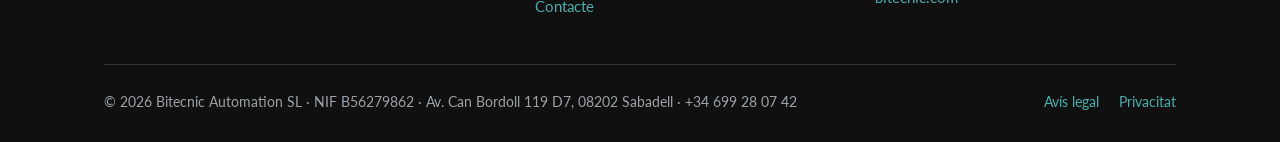
==== commit 8beb3a5b: "fotos industrials generades (cella robot, quadre electric, linia, CAD) + placeholders foto real" ====
--- a/index.html
+++ b/index.html
@@ -123,10 +123,7 @@
             <p>El nostre equip combina coneixement tècnic profund amb una manera de treballar propera i transparent: us expliquem les opcions, els pros i els contres, i decidiu vosaltres.</p>
             <a class="boto boto--secundari" href="nosaltres.html">Coneix-nos millor</a>
           </div>
-          <!-- TODO foto -->
-          <div class="foto-placeholder foto-placeholder--petit">
-            Foto: equip tècnic de Bitecnic en un entorn industrial
-          </div>
+          <img class="foto" src="assets/fotos/linia_produccio.png" alt="Línia de producció automatitzada">
         </div>
       </div>
     </section>
--- a/styles.css
+++ b/styles.css
@@ -870,3 +870,5 @@
 .nav-links {
   gap: 2rem;
 }
+
+.foto { width: 100%; height: auto; border-radius: 12px; display: block; }
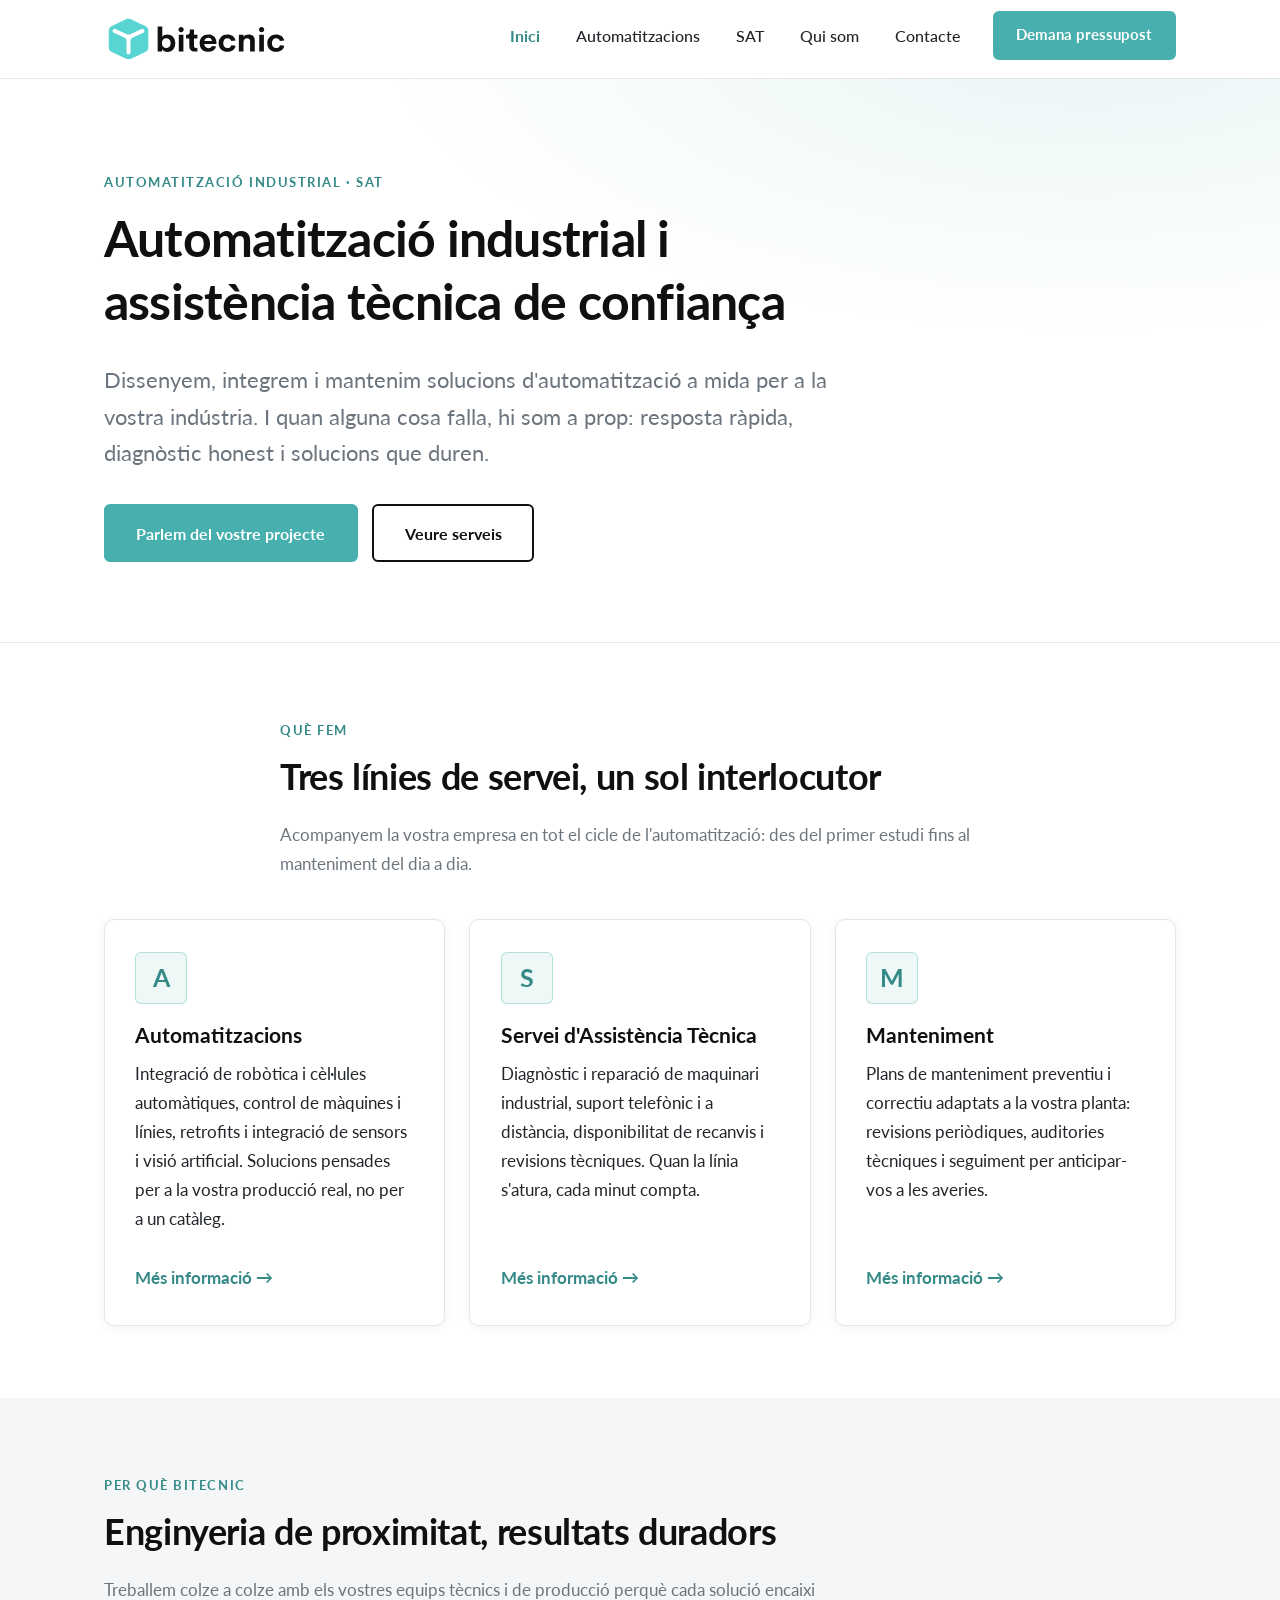
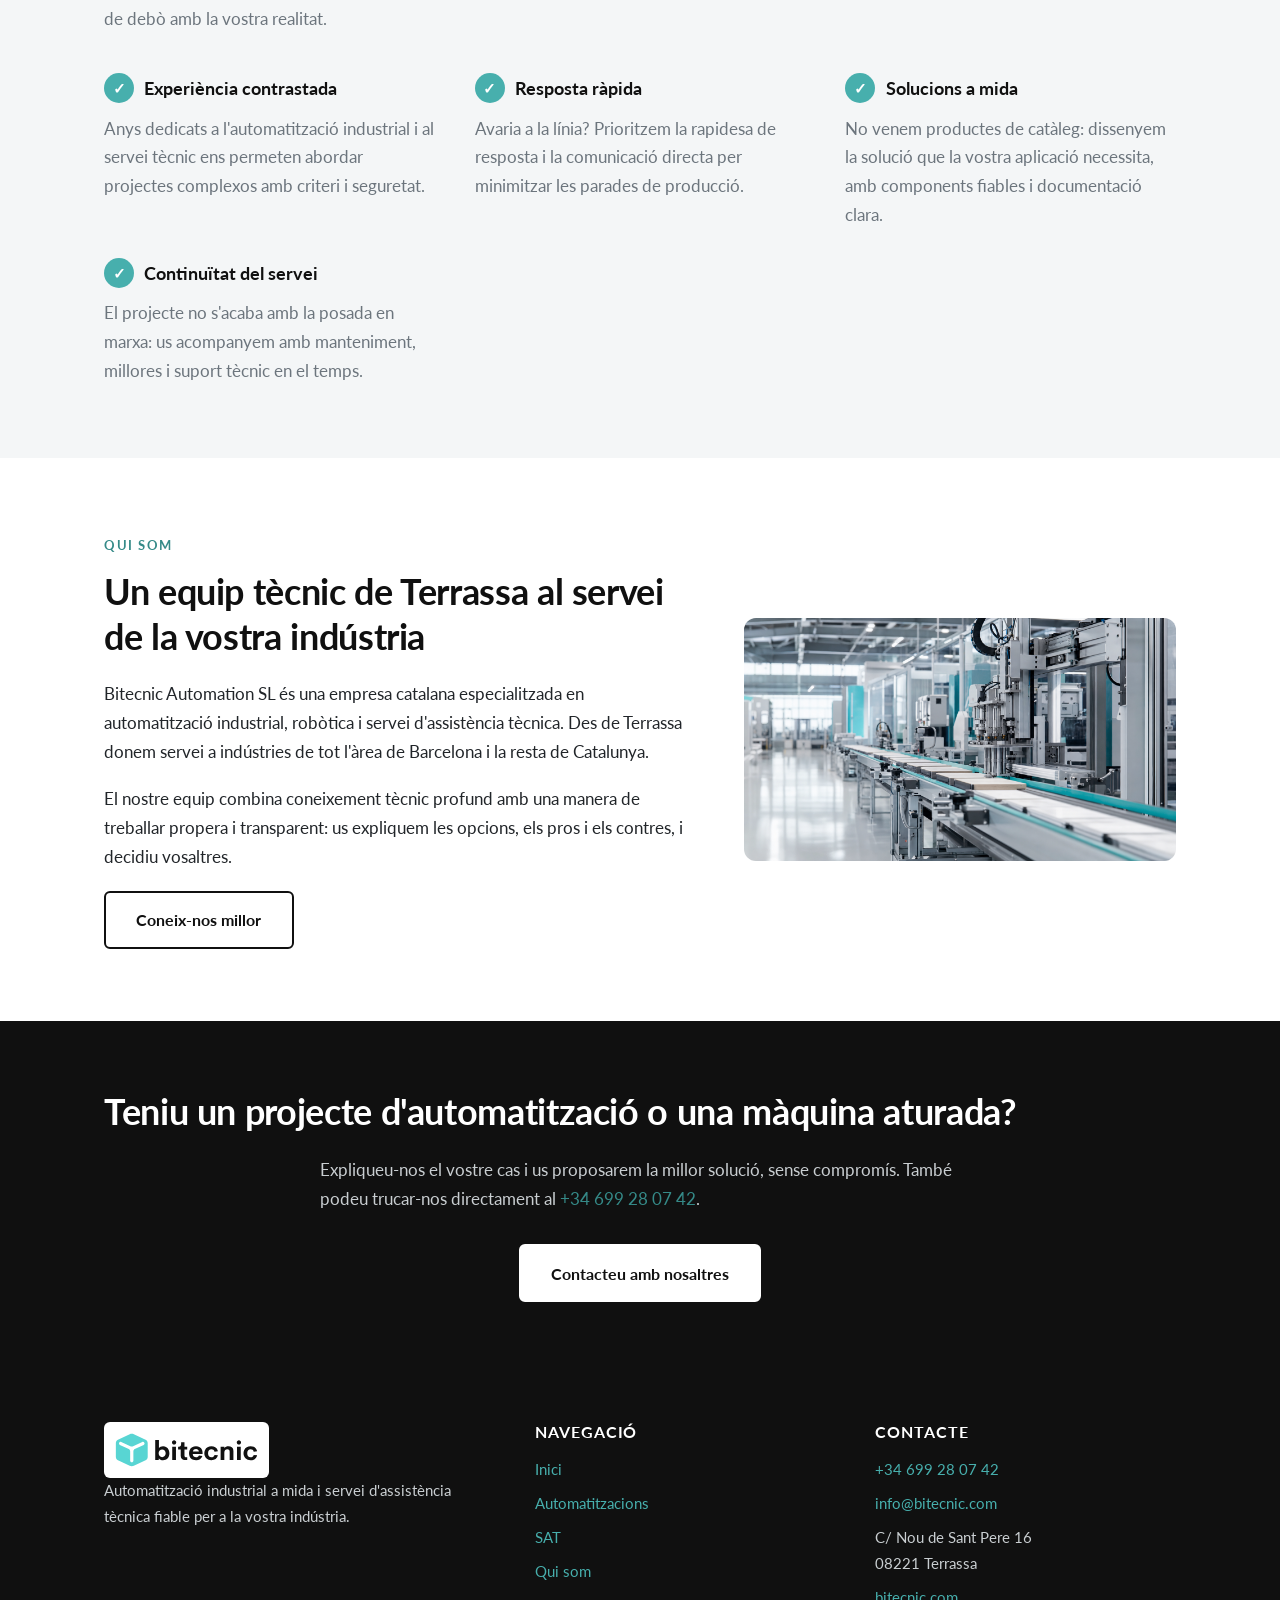
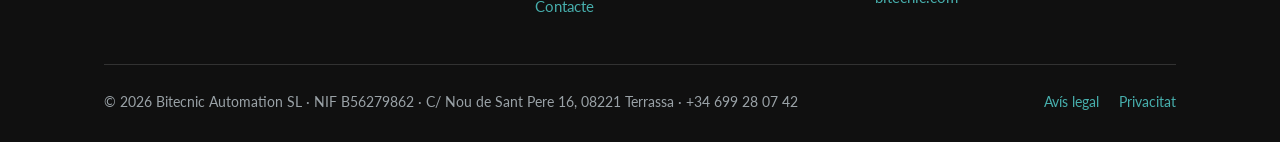
==== commit 84781fce: "adreca Terrassa (C/ Nou de Sant Pere 16, 08221) + imatges generiques als slots pendents" ====
--- a/index.html
+++ b/index.html
@@ -4,7 +4,7 @@
   <meta charset="utf-8">
   <meta name="viewport" content="width=device-width, initial-scale=1">
   <title>Bitecnic Automation SL — Automatització industrial i assistència tècnica</title>
-  <meta name="description" content="Bitecnic Automation SL, empresa de Sabadell especialitzada en automatització industrial a mida i servei d'assistència tècnica (SAT) per a maquinari i línies de producció.">
+  <meta name="description" content="Bitecnic Automation SL, empresa de Terrassa especialitzada en automatització industrial a mida i servei d'assistència tècnica (SAT) per a maquinari i línies de producció.">
   <link rel="icon" type="image/svg+xml" href="assets/logos_drive/color_no_bg.svg">
   <link rel="preconnect" href="https://fonts.googleapis.com">
   <link rel="preconnect" href="https://fonts.gstatic.com" crossorigin>
@@ -118,8 +118,8 @@
         <div class="dues-columnes">
           <div>
             <span class="etiqueta">Qui som</span>
-            <h2 id="titol-qui-som">Un equip tècnic de Sabadell al servei de la vostra indústria</h2>
-            <p>Bitecnic Automation SL és una empresa catalana especialitzada en automatització industrial, robòtica i servei d'assistència tècnica. Des de Sabadell donem servei a indústries de tot l'àrea de Barcelona i la resta de Catalunya.</p>
+            <h2 id="titol-qui-som">Un equip tècnic de Terrassa al servei de la vostra indústria</h2>
+            <p>Bitecnic Automation SL és una empresa catalana especialitzada en automatització industrial, robòtica i servei d'assistència tècnica. Des de Terrassa donem servei a indústries de tot l'àrea de Barcelona i la resta de Catalunya.</p>
             <p>El nostre equip combina coneixement tècnic profund amb una manera de treballar propera i transparent: us expliquem les opcions, els pros i els contres, i decidiu vosaltres.</p>
             <a class="boto boto--secundari" href="nosaltres.html">Coneix-nos millor</a>
           </div>
@@ -162,13 +162,13 @@
           <ul>
             <li><a href="tel:+34699280742">+34 699 28 07 42</a></li>
             <li><a href="mailto:info@bitecnic.com">info@bitecnic.com</a></li>
-            <li>Av. Can Bordoll 119 D7<br>08202 Sabadell</li>
+            <li>C/ Nou de Sant Pere 16<br>08221 Terrassa</li>
             <li><a href="https://bitecnic.com" rel="noopener">bitecnic.com</a></li>
           </ul>
         </div>
       </div>
       <div class="peu__legal">
-        <p>© 2026 Bitecnic Automation SL · NIF B56279862 · Av. Can Bordoll 119 D7, 08202 Sabadell · +34 699 28 07 42</p>
+        <p>© 2026 Bitecnic Automation SL · NIF B56279862 · C/ Nou de Sant Pere 16, 08221 Terrassa · +34 699 28 07 42</p>
         <div class="peu__legal-links">
           <a href="avis-legal.html">Avís legal</a>
           <a href="privacitat.html">Privacitat</a>
